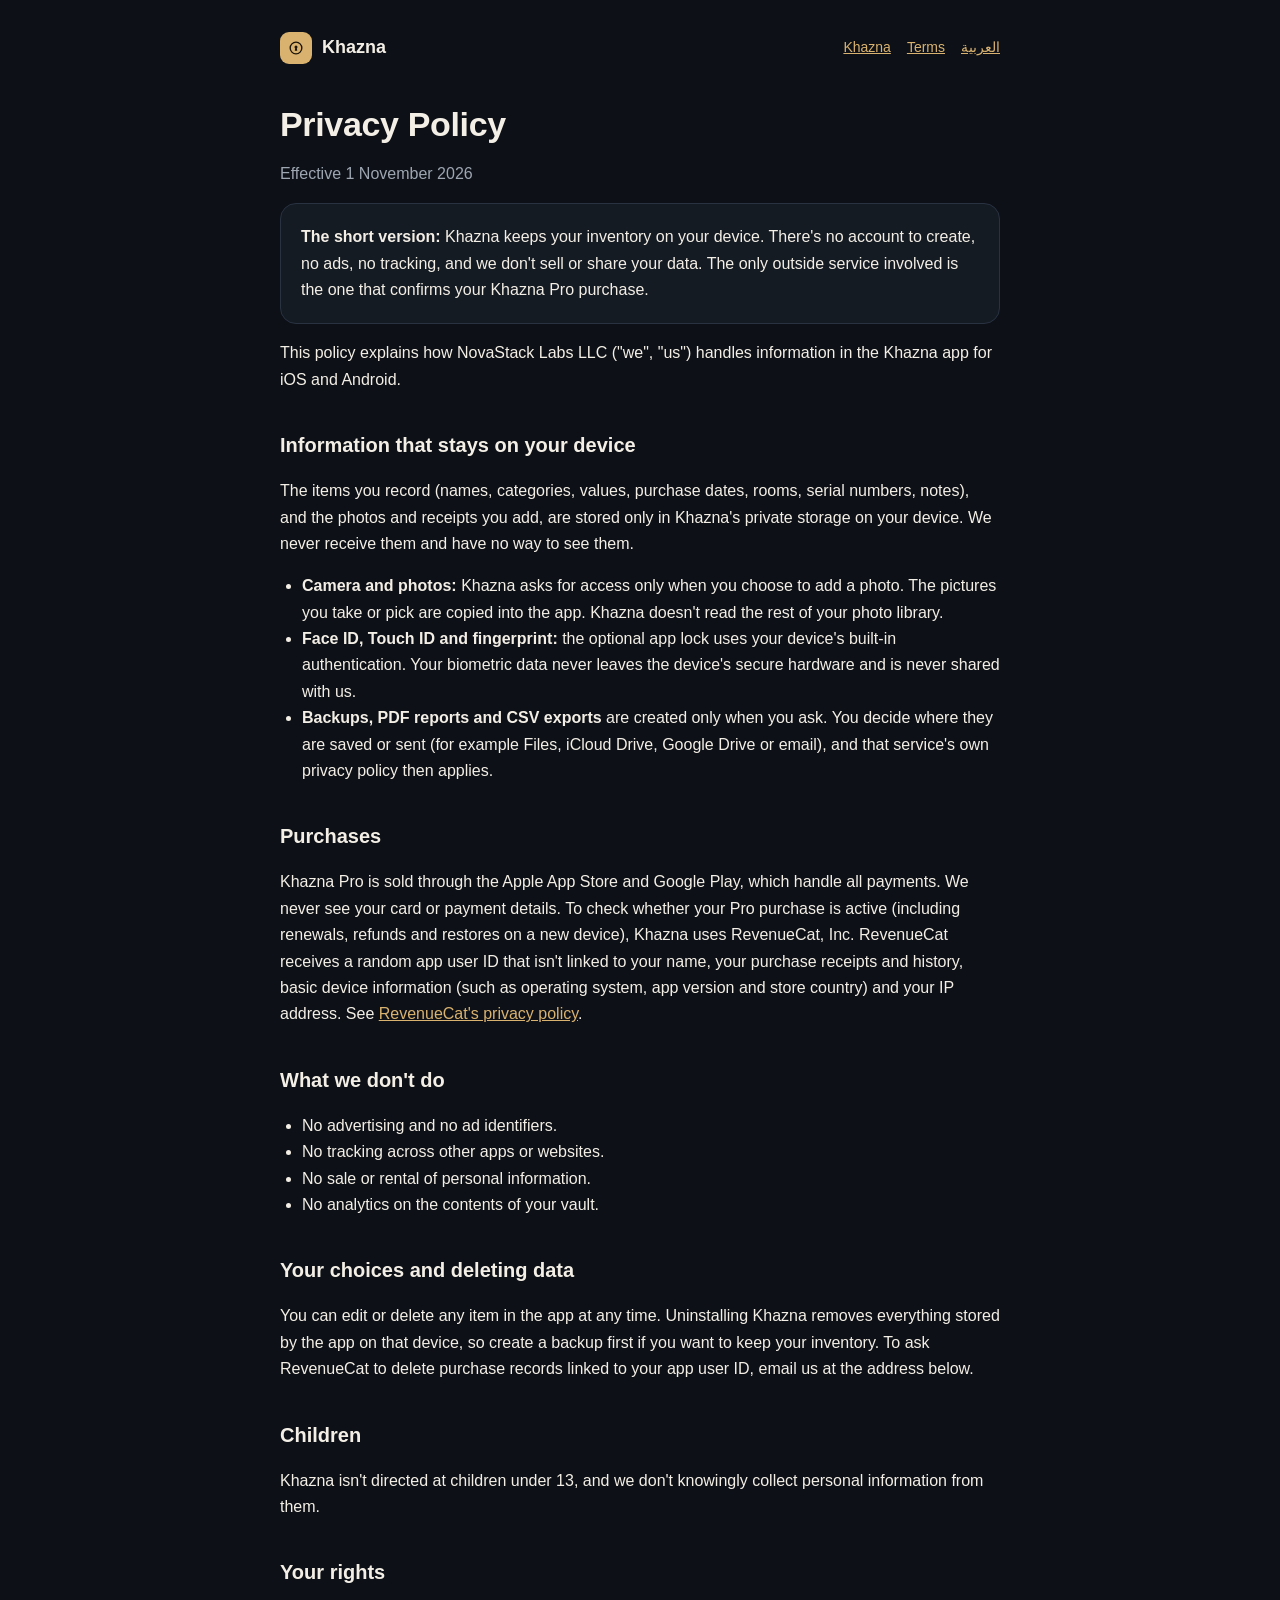
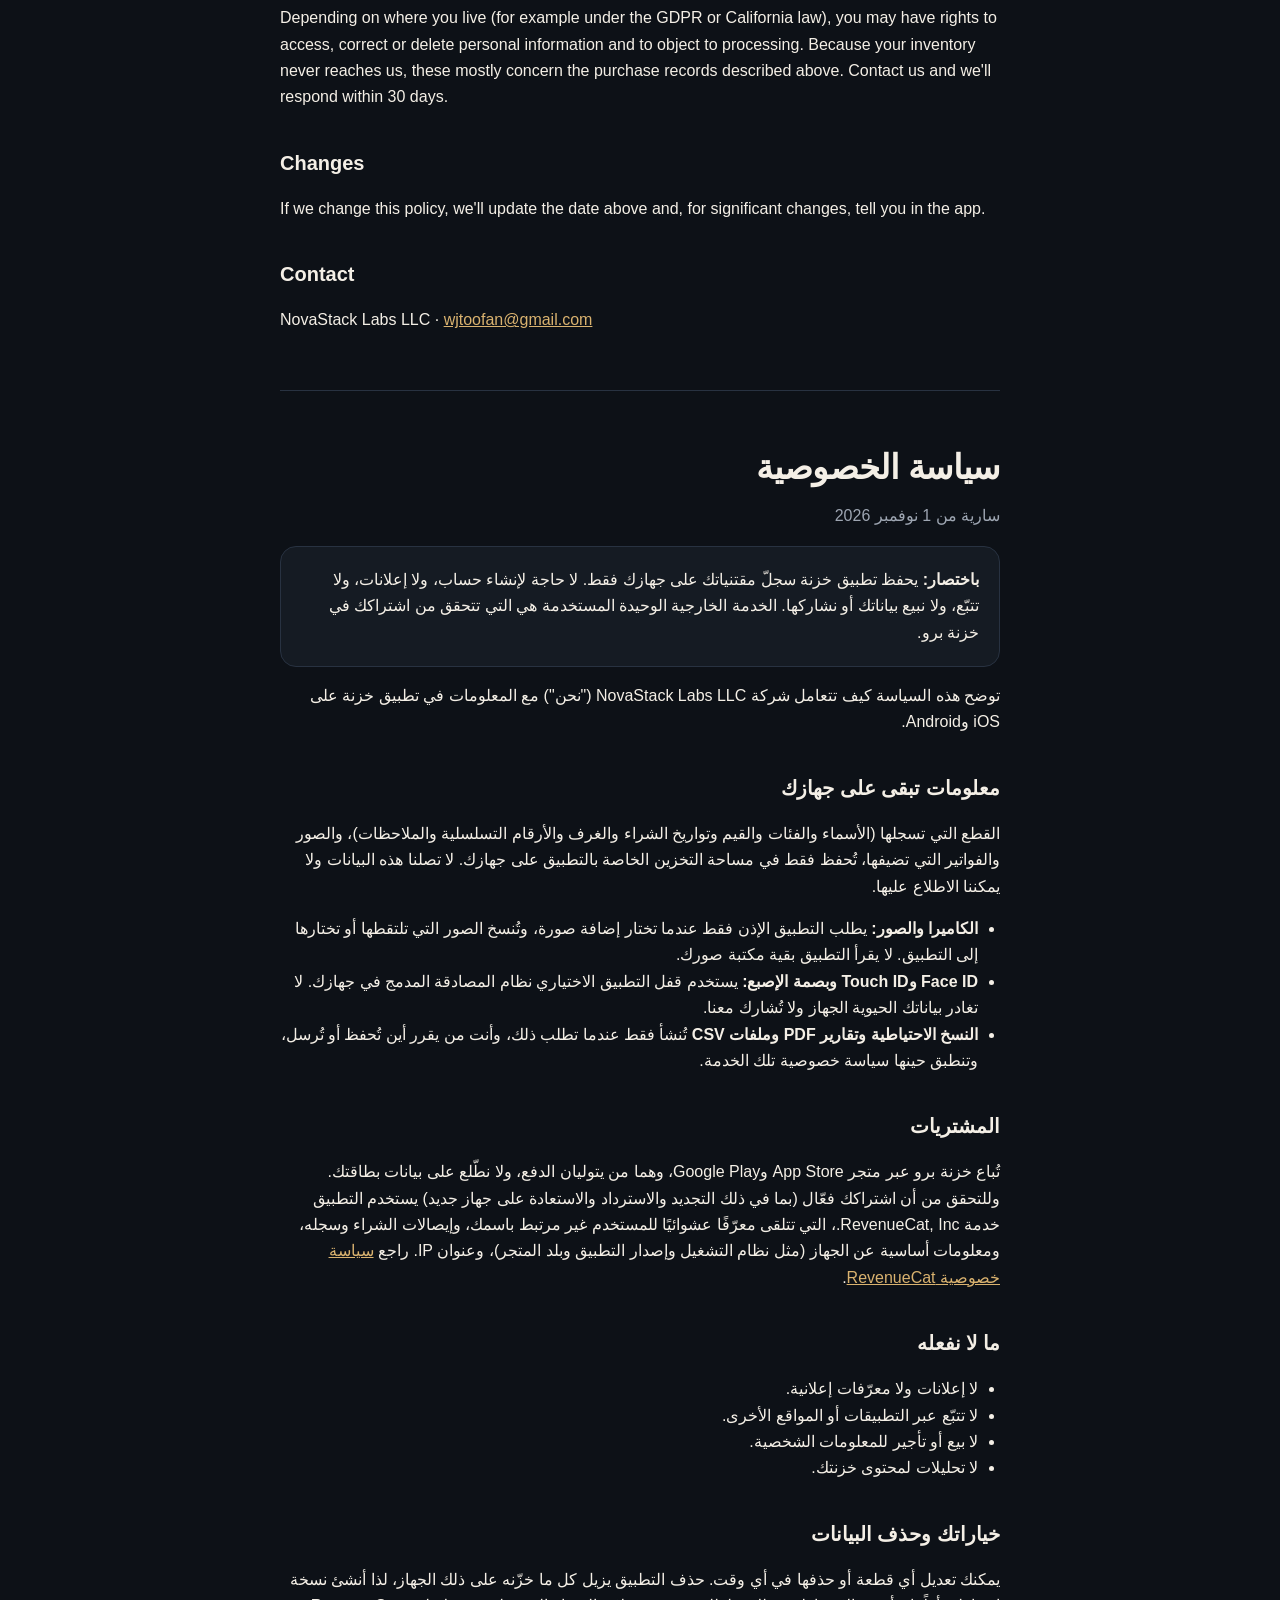
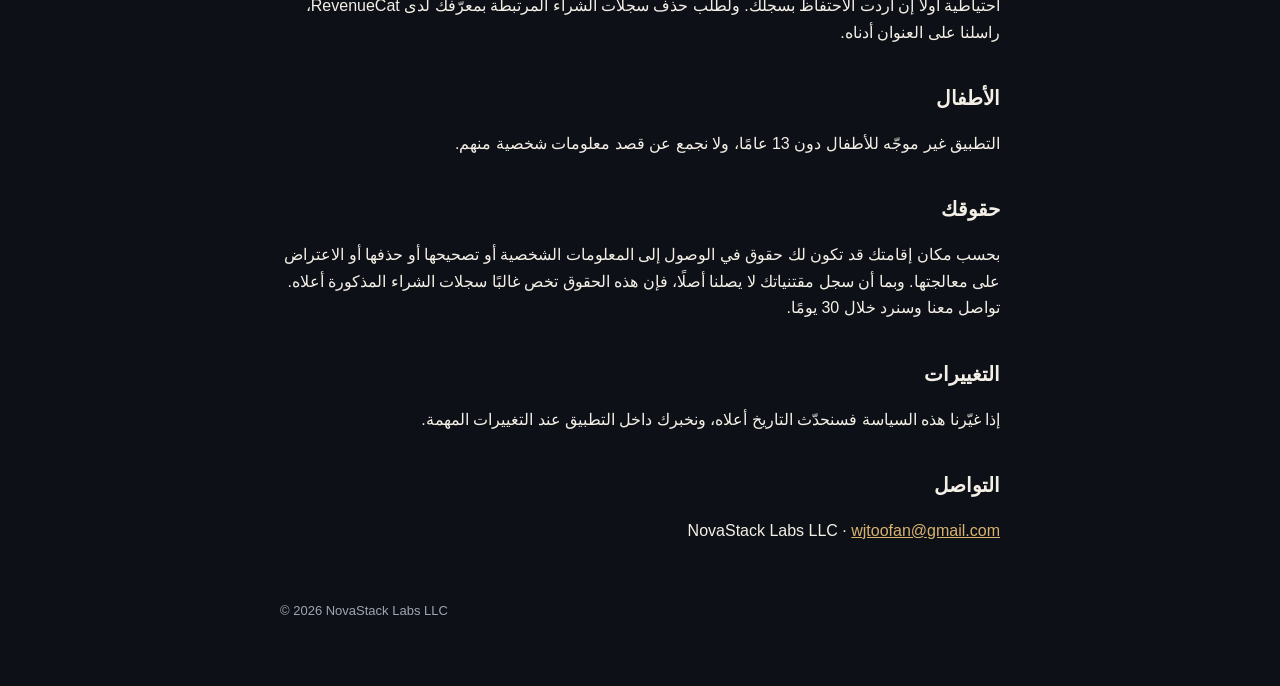
==== khazna/privacy.html @ efddd5a8 "NovaStack Labs site with Khazna legal and support pages Co-Authored-By: Claude Opus 5.5 <noreply@ant" ====
<!doctype html>
<html lang="en">
<head>
<meta charset="utf-8">
<meta name="viewport" content="width=device-width, initial-scale=1">
<title>Khazna Privacy Policy</title>
<meta name="description" content="How Khazna handles your data: it stays on your device.">
<link rel="stylesheet" href="../style.css">
</head>
<body>
<div class="wrap">
  <header>
    <a class="brand" href="./"><span class="mark" aria-hidden="true"><svg width="20" height="20" viewBox="0 0 48 48"><circle cx="24" cy="24" r="14" fill="none" stroke="#1a1406" stroke-width="3.2"/><circle cx="24" cy="21.5" r="3.6" fill="#1a1406"/><path d="M22.2 24h3.6l1.2 6.8h-6z" fill="#1a1406"/></svg></span>Khazna</a>
    <nav><a href="./">Khazna</a><a href="terms.html">Terms</a><a href="#ar">العربية</a></nav>
  </header>

  <h1>Privacy Policy</h1>
  <p class="muted">Effective 1 November 2026</p>

  <div class="card">
    <strong>The short version:</strong> Khazna keeps your inventory on your device. There's no account to create,
    no ads, no tracking, and we don't sell or share your data. The only outside service involved is the one that
    confirms your Khazna Pro purchase.
  </div>

  <p>This policy explains how NovaStack Labs LLC ("we", "us") handles information in the Khazna app for iOS and Android.</p>

  <h2>Information that stays on your device</h2>
  <p>The items you record (names, categories, values, purchase dates, rooms, serial numbers, notes), and the photos and
  receipts you add, are stored only in Khazna's private storage on your device. We never receive them and have no
  way to see them.</p>
  <ul>
    <li><strong>Camera and photos:</strong> Khazna asks for access only when you choose to add a photo. The pictures you
    take or pick are copied into the app. Khazna doesn't read the rest of your photo library.</li>
    <li><strong>Face ID, Touch ID and fingerprint:</strong> the optional app lock uses your device's built-in
    authentication. Your biometric data never leaves the device's secure hardware and is never shared with us.</li>
    <li><strong>Backups, PDF reports and CSV exports</strong> are created only when you ask. You decide where they are
    saved or sent (for example Files, iCloud Drive, Google Drive or email), and that service's own privacy policy then applies.</li>
  </ul>

  <h2>Purchases</h2>
  <p>Khazna Pro is sold through the Apple App Store and Google Play, which handle all payments. We never see your
  card or payment details. To check whether your Pro purchase is active (including renewals, refunds and restores on
  a new device), Khazna uses RevenueCat, Inc. RevenueCat receives a random app user ID that isn't linked to your name,
  your purchase receipts and history, basic device information (such as operating system, app version and store
  country) and your IP address. See <a href="https://www.revenuecat.com/privacy">RevenueCat's privacy policy</a>.</p>

  <h2>What we don't do</h2>
  <ul>
    <li>No advertising and no ad identifiers.</li>
    <li>No tracking across other apps or websites.</li>
    <li>No sale or rental of personal information.</li>
    <li>No analytics on the contents of your vault.</li>
  </ul>

  <h2>Your choices and deleting data</h2>
  <p>You can edit or delete any item in the app at any time. Uninstalling Khazna removes everything stored by the app
  on that device, so create a backup first if you want to keep your inventory. To ask RevenueCat to delete purchase
  records linked to your app user ID, email us at the address below.</p>

  <h2>Children</h2>
  <p>Khazna isn't directed at children under 13, and we don't knowingly collect personal information from them.</p>

  <h2>Your rights</h2>
  <p>Depending on where you live (for example under the GDPR or California law), you may have rights to access, correct
  or delete personal information and to object to processing. Because your inventory never reaches us, these mostly
  concern the purchase records described above. Contact us and we'll respond within 30 days.</p>

  <h2>Changes</h2>
  <p>If we change this policy, we'll update the date above and, for significant changes, tell you in the app.</p>

  <h2>Contact</h2>
  <p>NovaStack Labs LLC · <a href="mailto:wjtoofan@gmail.com">wjtoofan@gmail.com</a></p>

  <hr>

  <section id="ar" lang="ar" dir="rtl">
    <h1>سياسة الخصوصية</h1>
    <p class="muted">سارية من 1 نوفمبر 2026</p>
    <div class="card">
      <strong>باختصار:</strong> يحفظ تطبيق خزنة سجلّ مقتنياتك على جهازك فقط. لا حاجة لإنشاء حساب، ولا إعلانات، ولا تتبّع،
      ولا نبيع بياناتك أو نشاركها. الخدمة الخارجية الوحيدة المستخدمة هي التي تتحقق من اشتراكك في خزنة برو.
    </div>
    <p>توضح هذه السياسة كيف تتعامل شركة NovaStack Labs LLC ("نحن") مع المعلومات في تطبيق خزنة على iOS وAndroid.</p>

    <h2>معلومات تبقى على جهازك</h2>
    <p>القطع التي تسجلها (الأسماء والفئات والقيم وتواريخ الشراء والغرف والأرقام التسلسلية والملاحظات)، والصور والفواتير التي
    تضيفها، تُحفظ فقط في مساحة التخزين الخاصة بالتطبيق على جهازك. لا تصلنا هذه البيانات ولا يمكننا الاطلاع عليها.</p>
    <ul>
      <li><strong>الكاميرا والصور:</strong> يطلب التطبيق الإذن فقط عندما تختار إضافة صورة، وتُنسخ الصور التي تلتقطها أو تختارها
      إلى التطبيق. لا يقرأ التطبيق بقية مكتبة صورك.</li>
      <li><strong>Face ID وTouch ID وبصمة الإصبع:</strong> يستخدم قفل التطبيق الاختياري نظام المصادقة المدمج في جهازك. لا تغادر
      بياناتك الحيوية الجهاز ولا تُشارك معنا.</li>
      <li><strong>النسخ الاحتياطية وتقارير PDF وملفات CSV</strong> تُنشأ فقط عندما تطلب ذلك، وأنت من يقرر أين تُحفظ أو تُرسل،
      وتنطبق حينها سياسة خصوصية تلك الخدمة.</li>
    </ul>

    <h2>المشتريات</h2>
    <p>تُباع خزنة برو عبر متجر App Store وGoogle Play، وهما من يتوليان الدفع، ولا نطّلع على بيانات بطاقتك. وللتحقق من
    أن اشتراكك فعّال (بما في ذلك التجديد والاسترداد والاستعادة على جهاز جديد) يستخدم التطبيق خدمة RevenueCat, Inc.،
    التي تتلقى معرّفًا عشوائيًا للمستخدم غير مرتبط باسمك، وإيصالات الشراء وسجله، ومعلومات أساسية عن الجهاز (مثل نظام
    التشغيل وإصدار التطبيق وبلد المتجر)، وعنوان IP. راجع <a href="https://www.revenuecat.com/privacy">سياسة خصوصية RevenueCat</a>.</p>

    <h2>ما لا نفعله</h2>
    <ul>
      <li>لا إعلانات ولا معرّفات إعلانية.</li>
      <li>لا تتبّع عبر التطبيقات أو المواقع الأخرى.</li>
      <li>لا بيع أو تأجير للمعلومات الشخصية.</li>
      <li>لا تحليلات لمحتوى خزنتك.</li>
    </ul>

    <h2>خياراتك وحذف البيانات</h2>
    <p>يمكنك تعديل أي قطعة أو حذفها في أي وقت. حذف التطبيق يزيل كل ما خزّنه على ذلك الجهاز، لذا أنشئ نسخة احتياطية أولًا
    إن أردت الاحتفاظ بسجلك. ولطلب حذف سجلات الشراء المرتبطة بمعرّفك لدى RevenueCat، راسلنا على العنوان أدناه.</p>

    <h2>الأطفال</h2>
    <p>التطبيق غير موجّه للأطفال دون 13 عامًا، ولا نجمع عن قصد معلومات شخصية منهم.</p>

    <h2>حقوقك</h2>
    <p>بحسب مكان إقامتك قد تكون لك حقوق في الوصول إلى المعلومات الشخصية أو تصحيحها أو حذفها أو الاعتراض على معالجتها.
    وبما أن سجل مقتنياتك لا يصلنا أصلًا، فإن هذه الحقوق تخص غالبًا سجلات الشراء المذكورة أعلاه. تواصل معنا وسنرد خلال 30 يومًا.</p>

    <h2>التغييرات</h2>
    <p>إذا غيّرنا هذه السياسة فسنحدّث التاريخ أعلاه، ونخبرك داخل التطبيق عند التغييرات المهمة.</p>

    <h2>التواصل</h2>
    <p>NovaStack Labs LLC · <a href="mailto:wjtoofan@gmail.com">wjtoofan@gmail.com</a></p>
  </section>

  <footer>© 2026 NovaStack Labs LLC</footer>
</div>
</body>
</html>
---- style.css ----
:root {
  --bg: #0d1117; --card: #151b23; --line: #283241; --text: #f4efe6; --muted: #9ea6b2; --gold: #d9b26f;
  color-scheme: dark;
}
* { box-sizing: border-box; }
body { margin: 0; background: var(--bg); color: var(--text); font: 16px/1.65 Inter, -apple-system, "Segoe UI", Roboto, sans-serif; }
[lang="ar"] { font-family: "IBM Plex Sans Arabic", "Geeza Pro", Tahoma, sans-serif; }
a { color: var(--gold); }
a:hover { color: #f0cf92; }
.wrap { max-width: 760px; margin: 0 auto; padding: 32px 20px 64px; }
header { display: flex; align-items: center; justify-content: space-between; gap: 16px; flex-wrap: wrap; margin-bottom: 40px; }
.brand { display: flex; align-items: center; gap: 10px; text-decoration: none; color: var(--text); font-weight: 700; font-size: 18px; }
.mark { width: 32px; height: 32px; border-radius: 9px; background: var(--gold); display: grid; place-items: center; }
nav { display: flex; gap: 16px; flex-wrap: wrap; font-size: 14px; }
h1 { font-size: 34px; line-height: 1.2; margin: 0 0 8px; letter-spacing: -0.01em; }
h2 { font-size: 20px; margin: 36px 0 8px; }
.muted { color: var(--muted); }
.card { background: var(--card); border: 1px solid var(--line); border-radius: 16px; padding: 20px; margin: 16px 0; }
.lang-switch { display: inline-flex; gap: 8px; margin: 8px 0 24px; font-size: 14px; }
hr { border: 0; border-top: 1px solid var(--line); margin: 56px 0; }
footer { margin-top: 56px; font-size: 13px; color: var(--muted); }
ul { padding-inline-start: 22px; }
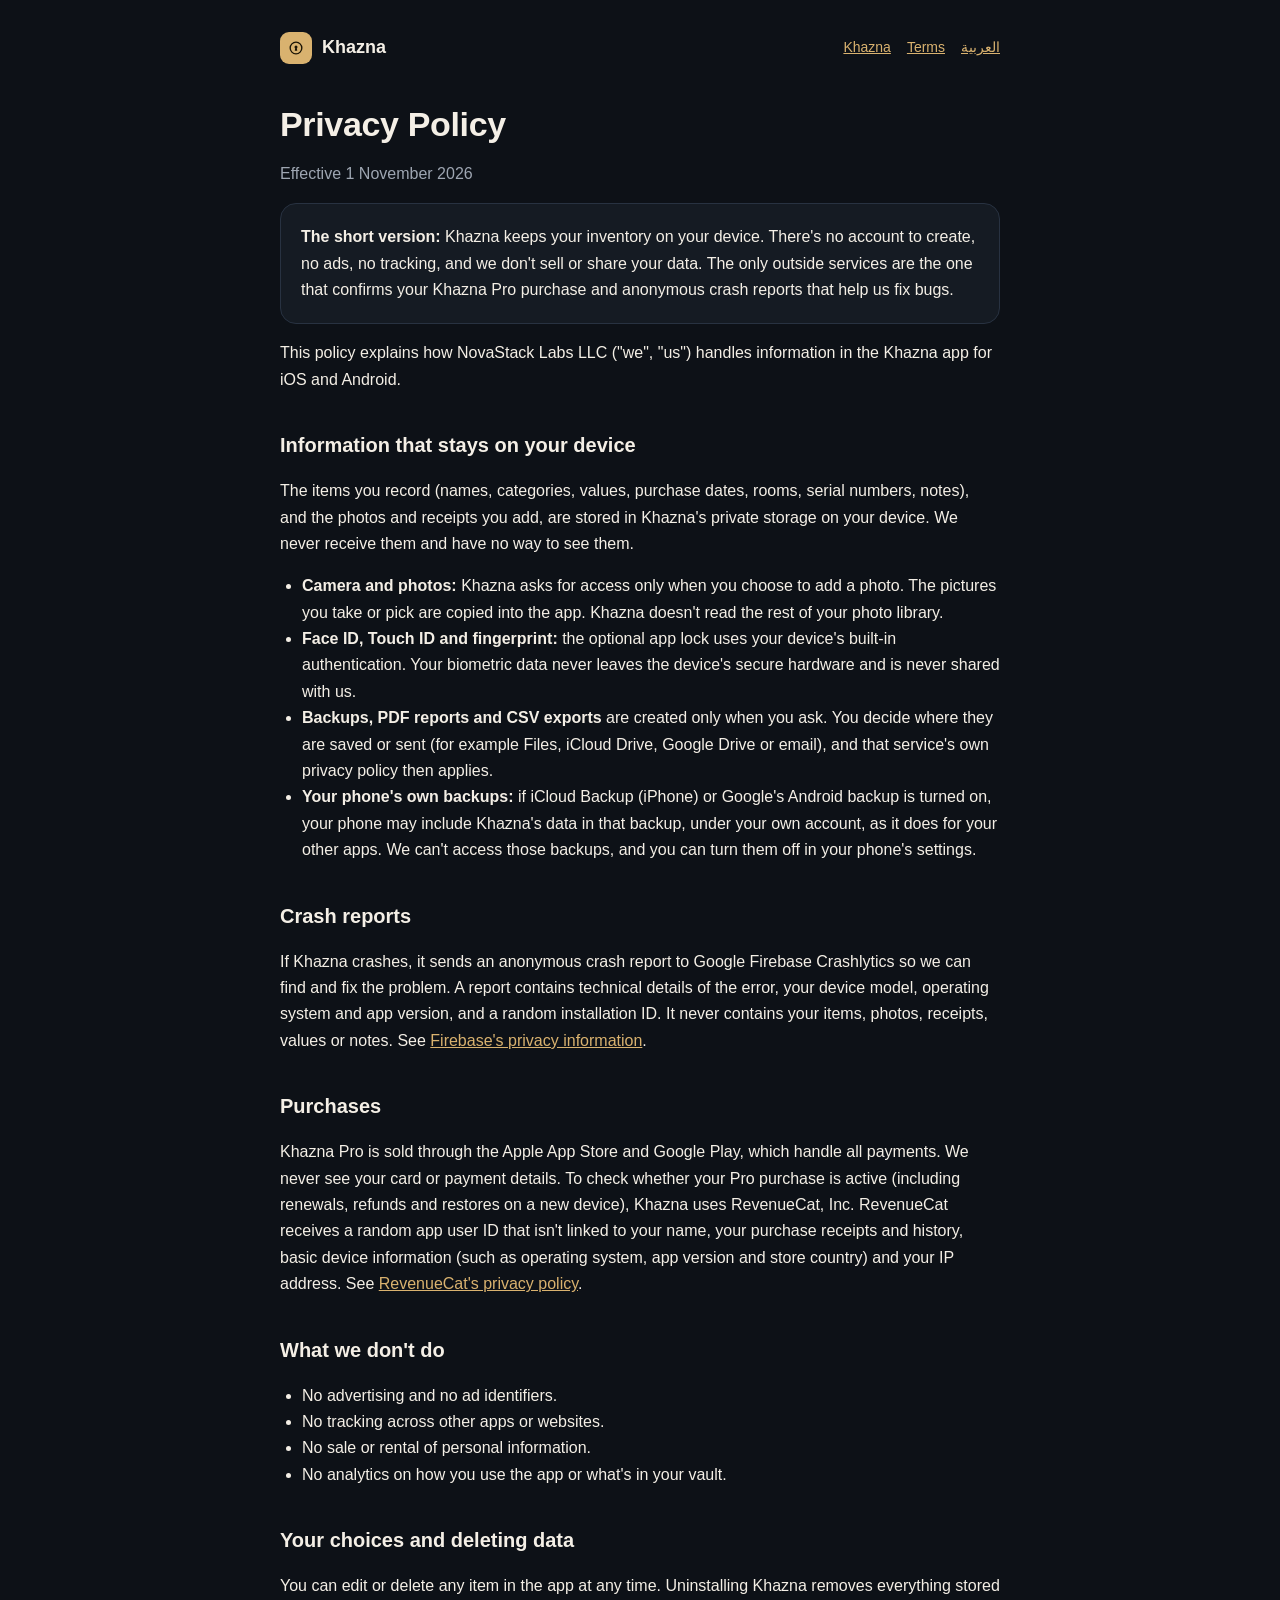
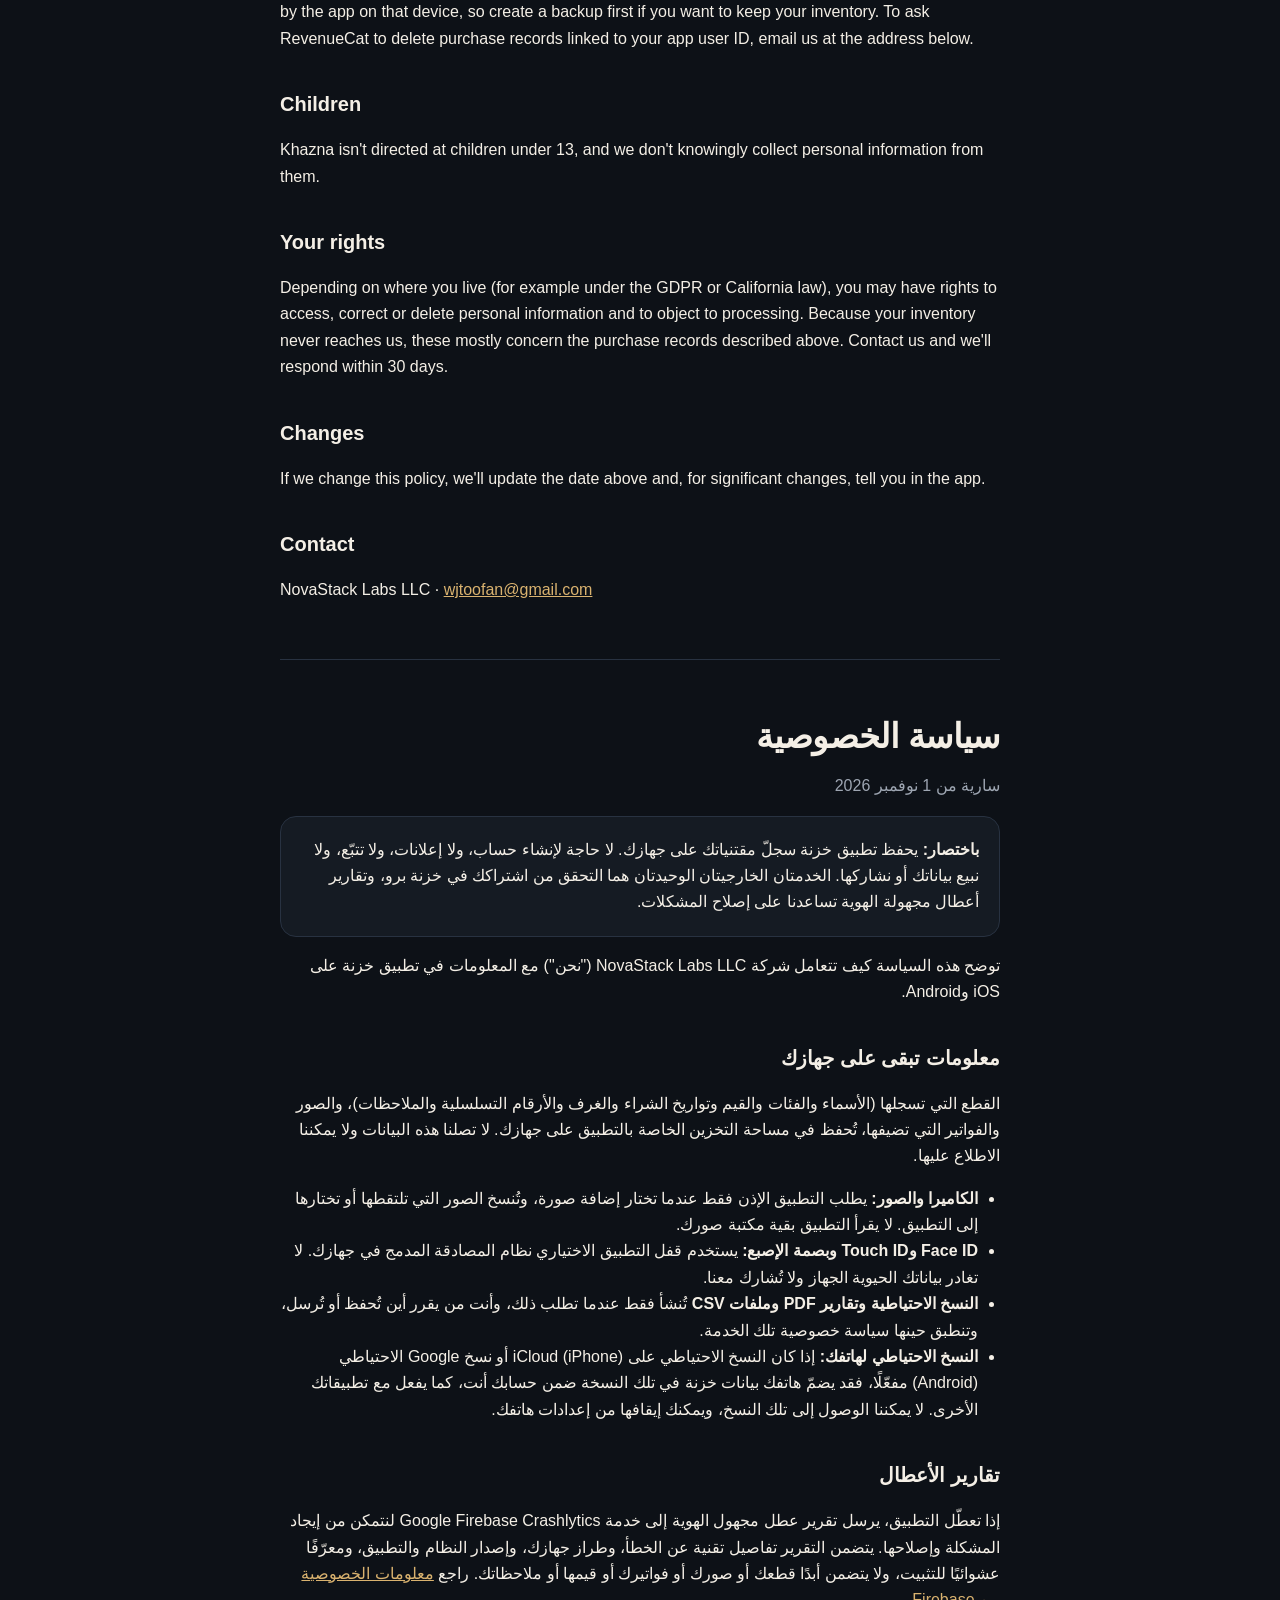
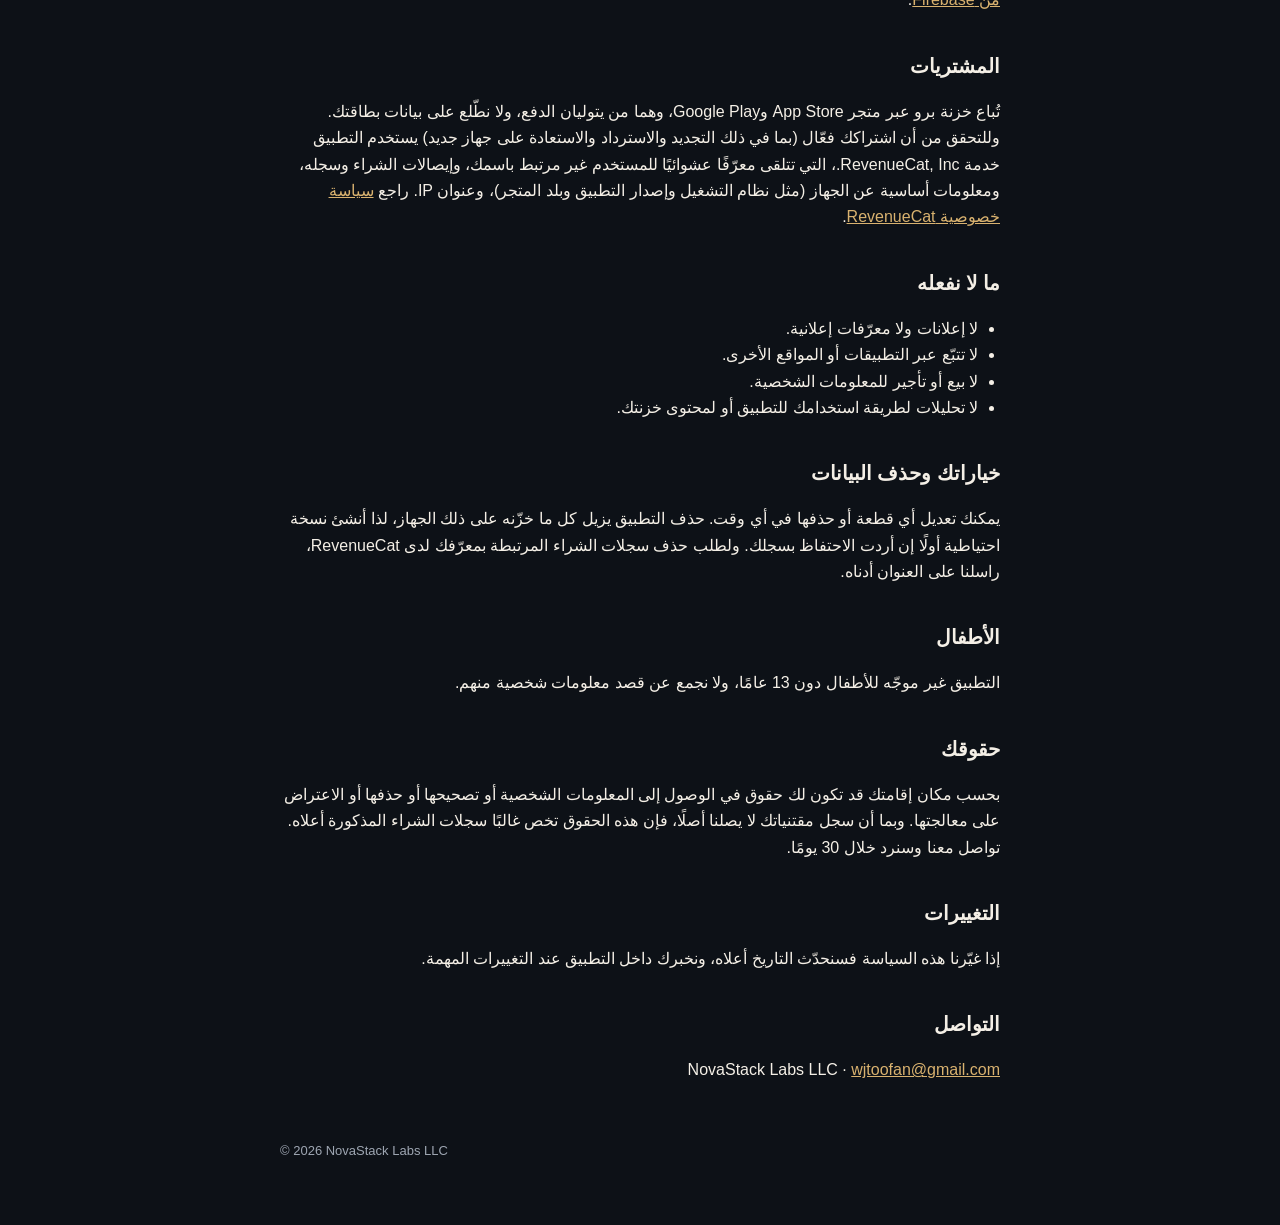
==== commit aafff7d9: "Khazna privacy: anonymous crash reports and phone backups Co-Authored-By: Claude Opus 5.5 <noreply@a" ====
--- a/khazna/privacy.html
+++ b/khazna/privacy.html
@@ -19,15 +19,15 @@
 
   <div class="card">
     <strong>The short version:</strong> Khazna keeps your inventory on your device. There's no account to create,
-    no ads, no tracking, and we don't sell or share your data. The only outside service involved is the one that
-    confirms your Khazna Pro purchase.
+    no ads, no tracking, and we don't sell or share your data. The only outside services are the one that confirms
+    your Khazna Pro purchase and anonymous crash reports that help us fix bugs.
   </div>
 
   <p>This policy explains how NovaStack Labs LLC ("we", "us") handles information in the Khazna app for iOS and Android.</p>
 
   <h2>Information that stays on your device</h2>
   <p>The items you record (names, categories, values, purchase dates, rooms, serial numbers, notes), and the photos and
-  receipts you add, are stored only in Khazna's private storage on your device. We never receive them and have no
+  receipts you add, are stored in Khazna's private storage on your device. We never receive them and have no
   way to see them.</p>
   <ul>
     <li><strong>Camera and photos:</strong> Khazna asks for access only when you choose to add a photo. The pictures you
@@ -36,7 +36,16 @@
     authentication. Your biometric data never leaves the device's secure hardware and is never shared with us.</li>
     <li><strong>Backups, PDF reports and CSV exports</strong> are created only when you ask. You decide where they are
     saved or sent (for example Files, iCloud Drive, Google Drive or email), and that service's own privacy policy then applies.</li>
+    <li><strong>Your phone's own backups:</strong> if iCloud Backup (iPhone) or Google's Android backup is turned on, your
+    phone may include Khazna's data in that backup, under your own account, as it does for your other apps. We can't
+    access those backups, and you can turn them off in your phone's settings.</li>
   </ul>
+
+  <h2>Crash reports</h2>
+  <p>If Khazna crashes, it sends an anonymous crash report to Google Firebase Crashlytics so we can find and fix the
+  problem. A report contains technical details of the error, your device model, operating system and app version, and
+  a random installation ID. It never contains your items, photos, receipts, values or notes. See
+  <a href="https://firebase.google.com/support/privacy">Firebase's privacy information</a>.</p>
 
   <h2>Purchases</h2>
   <p>Khazna Pro is sold through the Apple App Store and Google Play, which handle all payments. We never see your
@@ -50,7 +59,7 @@
     <li>No advertising and no ad identifiers.</li>
     <li>No tracking across other apps or websites.</li>
     <li>No sale or rental of personal information.</li>
-    <li>No analytics on the contents of your vault.</li>
+    <li>No analytics on how you use the app or what's in your vault.</li>
   </ul>
 
   <h2>Your choices and deleting data</h2>
@@ -78,14 +87,14 @@
     <h1>سياسة الخصوصية</h1>
     <p class="muted">سارية من 1 نوفمبر 2026</p>
     <div class="card">
-      <strong>باختصار:</strong> يحفظ تطبيق خزنة سجلّ مقتنياتك على جهازك فقط. لا حاجة لإنشاء حساب، ولا إعلانات، ولا تتبّع،
-      ولا نبيع بياناتك أو نشاركها. الخدمة الخارجية الوحيدة المستخدمة هي التي تتحقق من اشتراكك في خزنة برو.
+      <strong>باختصار:</strong> يحفظ تطبيق خزنة سجلّ مقتنياتك على جهازك. لا حاجة لإنشاء حساب، ولا إعلانات، ولا تتبّع،
+      ولا نبيع بياناتك أو نشاركها. الخدمتان الخارجيتان الوحيدتان هما التحقق من اشتراكك في خزنة برو، وتقارير أعطال مجهولة الهوية تساعدنا على إصلاح المشكلات.
     </div>
     <p>توضح هذه السياسة كيف تتعامل شركة NovaStack Labs LLC ("نحن") مع المعلومات في تطبيق خزنة على iOS وAndroid.</p>
 
     <h2>معلومات تبقى على جهازك</h2>
     <p>القطع التي تسجلها (الأسماء والفئات والقيم وتواريخ الشراء والغرف والأرقام التسلسلية والملاحظات)، والصور والفواتير التي
-    تضيفها، تُحفظ فقط في مساحة التخزين الخاصة بالتطبيق على جهازك. لا تصلنا هذه البيانات ولا يمكننا الاطلاع عليها.</p>
+    تضيفها، تُحفظ في مساحة التخزين الخاصة بالتطبيق على جهازك. لا تصلنا هذه البيانات ولا يمكننا الاطلاع عليها.</p>
     <ul>
       <li><strong>الكاميرا والصور:</strong> يطلب التطبيق الإذن فقط عندما تختار إضافة صورة، وتُنسخ الصور التي تلتقطها أو تختارها
       إلى التطبيق. لا يقرأ التطبيق بقية مكتبة صورك.</li>
@@ -93,7 +102,15 @@
       بياناتك الحيوية الجهاز ولا تُشارك معنا.</li>
       <li><strong>النسخ الاحتياطية وتقارير PDF وملفات CSV</strong> تُنشأ فقط عندما تطلب ذلك، وأنت من يقرر أين تُحفظ أو تُرسل،
       وتنطبق حينها سياسة خصوصية تلك الخدمة.</li>
+      <li><strong>النسخ الاحتياطي لهاتفك:</strong> إذا كان النسخ الاحتياطي على iCloud (iPhone) أو نسخ Google الاحتياطي (Android) مفعّلًا،
+      فقد يضمّ هاتفك بيانات خزنة في تلك النسخة ضمن حسابك أنت، كما يفعل مع تطبيقاتك الأخرى. لا يمكننا الوصول إلى تلك النسخ،
+      ويمكنك إيقافها من إعدادات هاتفك.</li>
     </ul>
+
+    <h2>تقارير الأعطال</h2>
+    <p>إذا تعطّل التطبيق، يرسل تقرير عطل مجهول الهوية إلى خدمة Google Firebase Crashlytics لنتمكن من إيجاد المشكلة وإصلاحها.
+    يتضمن التقرير تفاصيل تقنية عن الخطأ، وطراز جهازك، وإصدار النظام والتطبيق، ومعرّفًا عشوائيًا للتثبيت، ولا يتضمن أبدًا قطعك أو صورك
+    أو فواتيرك أو قيمها أو ملاحظاتك. راجع <a href="https://firebase.google.com/support/privacy">معلومات الخصوصية من Firebase</a>.</p>
 
     <h2>المشتريات</h2>
     <p>تُباع خزنة برو عبر متجر App Store وGoogle Play، وهما من يتوليان الدفع، ولا نطّلع على بيانات بطاقتك. وللتحقق من
@@ -106,7 +123,7 @@
       <li>لا إعلانات ولا معرّفات إعلانية.</li>
       <li>لا تتبّع عبر التطبيقات أو المواقع الأخرى.</li>
       <li>لا بيع أو تأجير للمعلومات الشخصية.</li>
-      <li>لا تحليلات لمحتوى خزنتك.</li>
+      <li>لا تحليلات لطريقة استخدامك للتطبيق أو لمحتوى خزنتك.</li>
     </ul>
 
     <h2>خياراتك وحذف البيانات</h2>
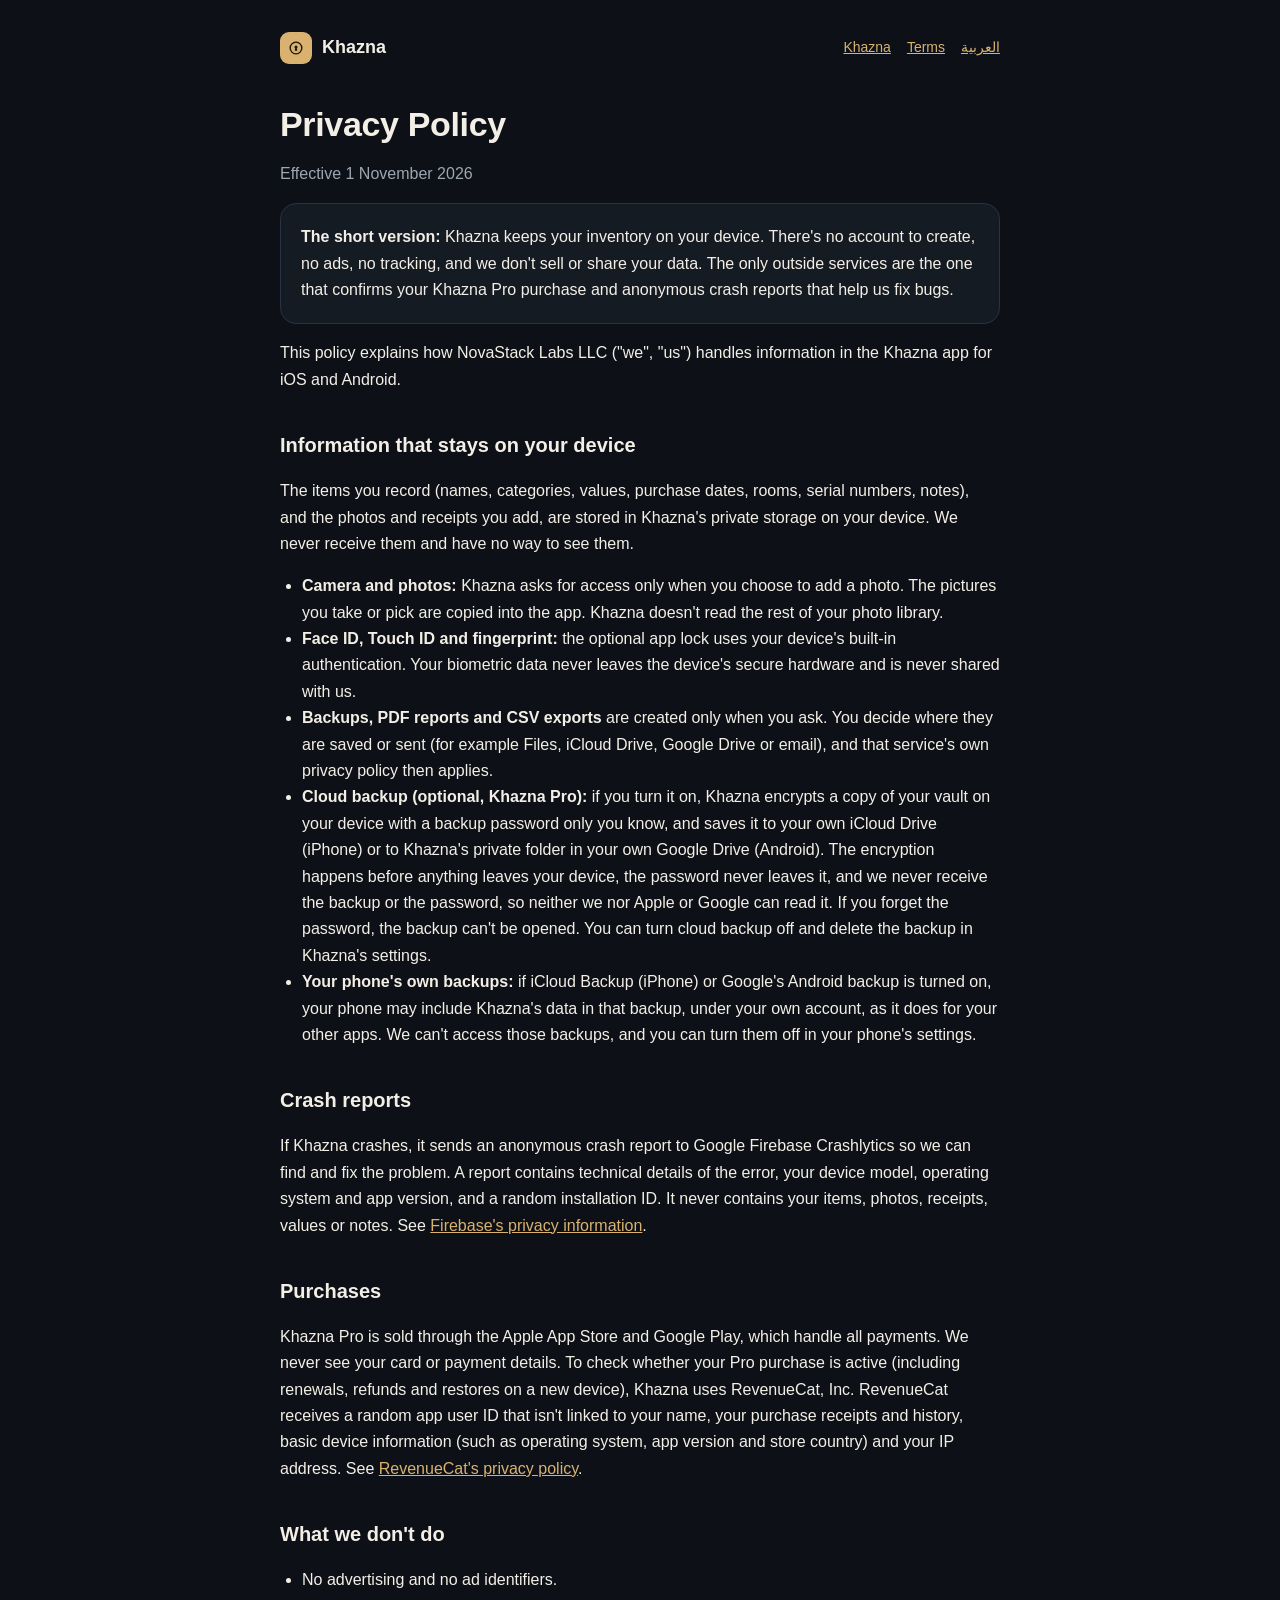
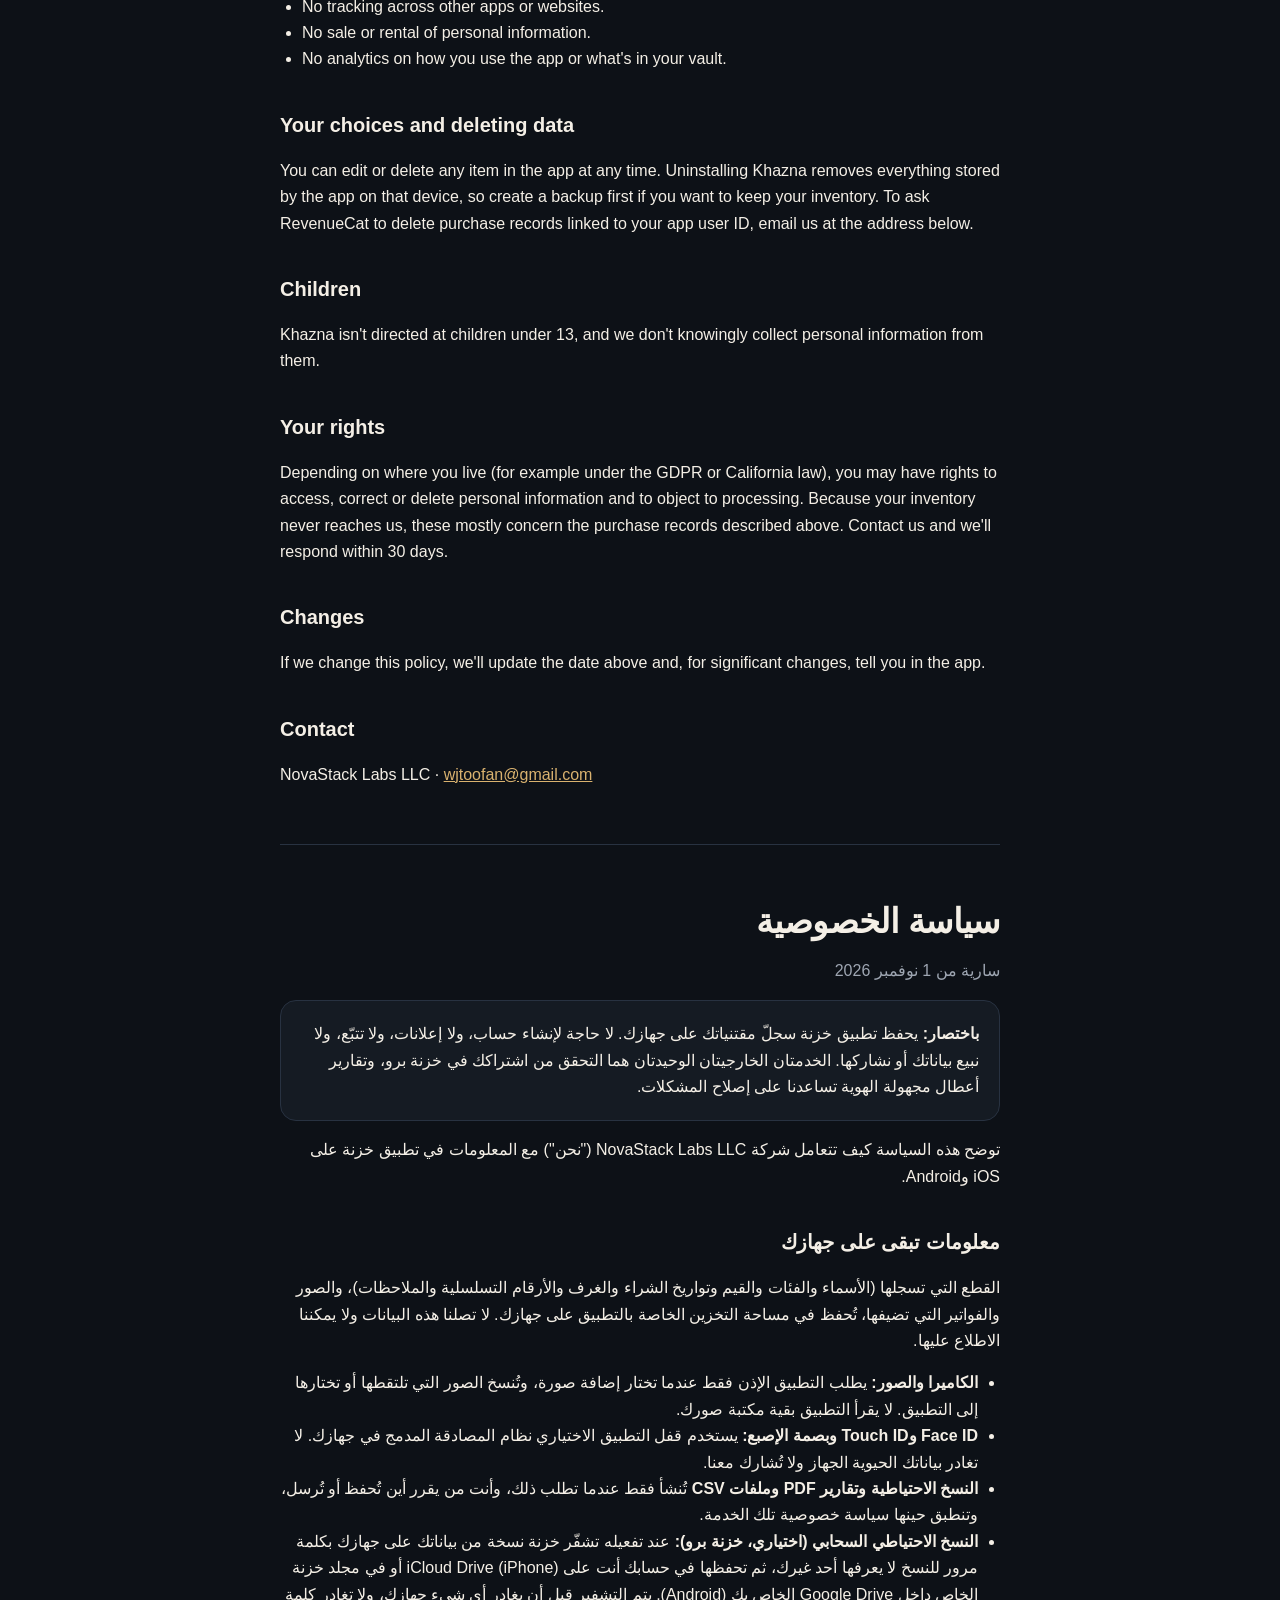
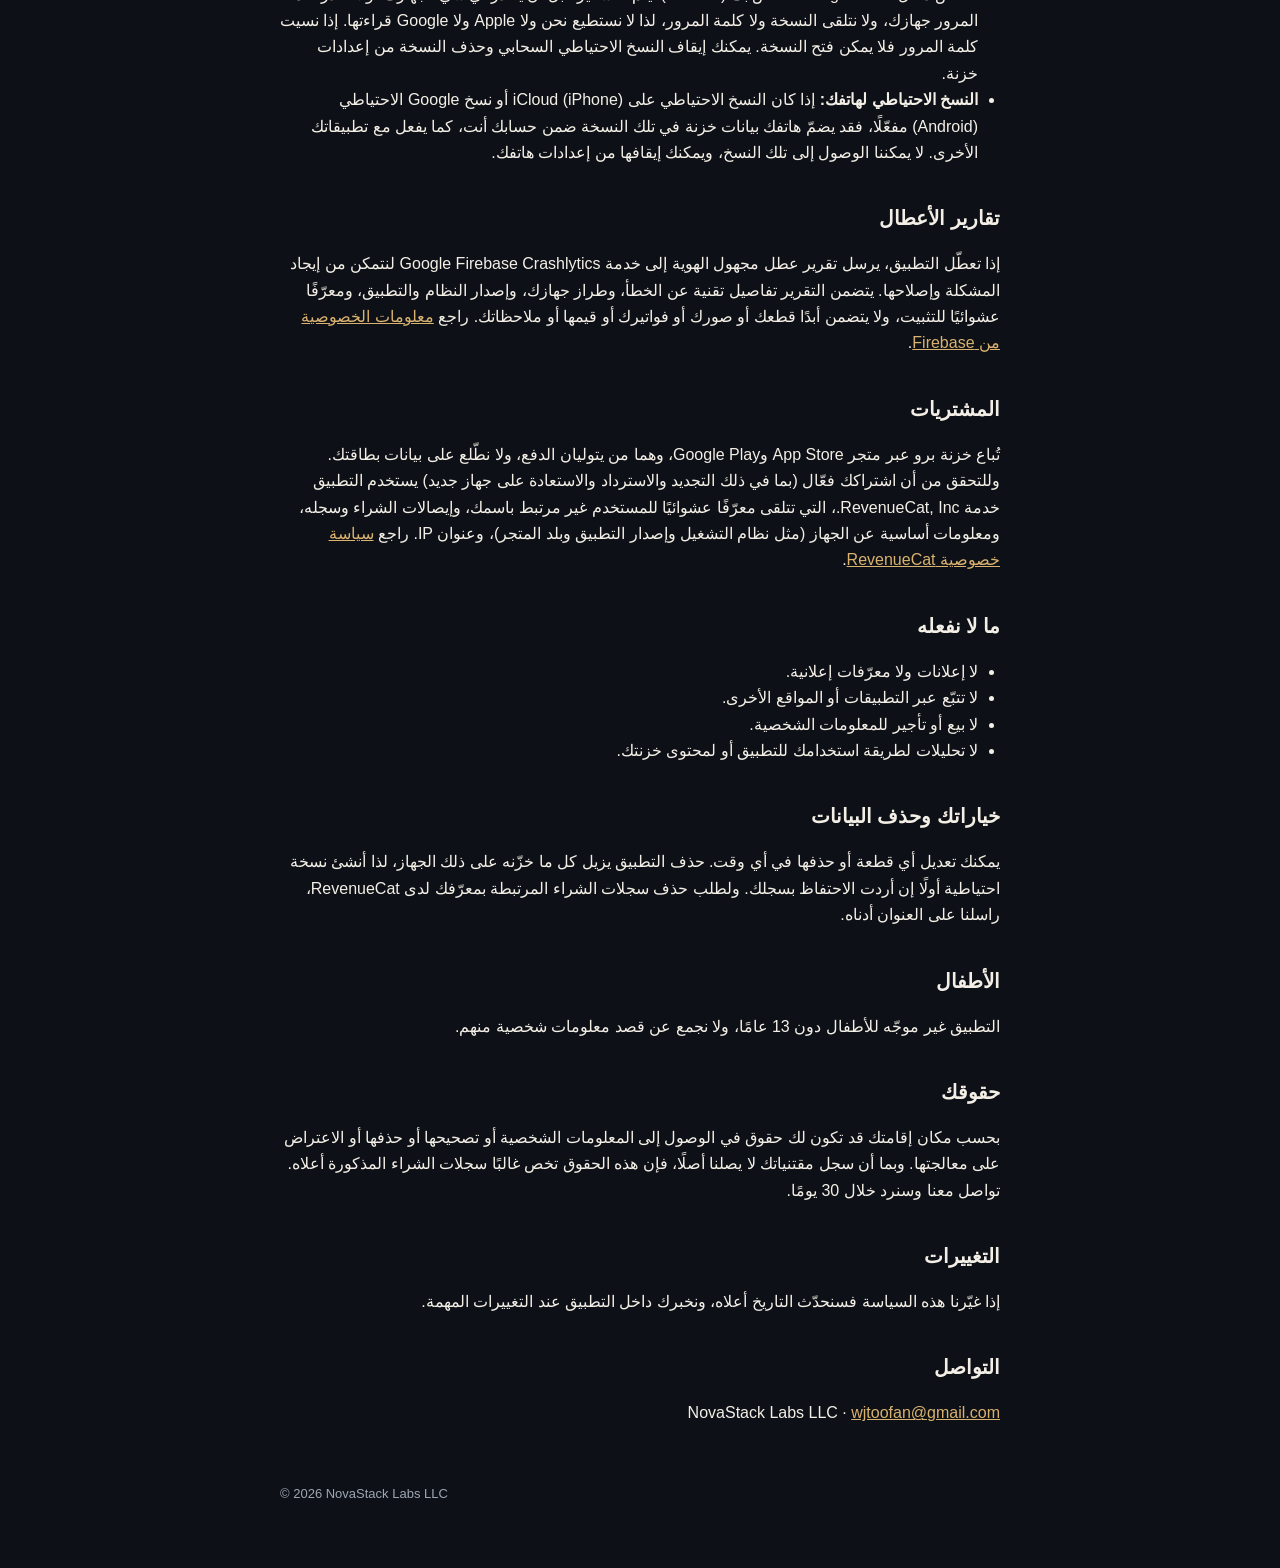
==== commit 9344fa90: "Khazna privacy: optional encrypted cloud backup Co-Authored-By: Claude Opus 5.5 <noreply@anthropic.c" ====
--- a/khazna/privacy.html
+++ b/khazna/privacy.html
@@ -36,6 +36,11 @@
     authentication. Your biometric data never leaves the device's secure hardware and is never shared with us.</li>
     <li><strong>Backups, PDF reports and CSV exports</strong> are created only when you ask. You decide where they are
     saved or sent (for example Files, iCloud Drive, Google Drive or email), and that service's own privacy policy then applies.</li>
+    <li><strong>Cloud backup (optional, Khazna Pro):</strong> if you turn it on, Khazna encrypts a copy of your vault on
+    your device with a backup password only you know, and saves it to your own iCloud Drive (iPhone) or to Khazna's private
+    folder in your own Google Drive (Android). The encryption happens before anything leaves your device, the password never
+    leaves it, and we never receive the backup or the password, so neither we nor Apple or Google can read it. If you
+    forget the password, the backup can't be opened. You can turn cloud backup off and delete the backup in Khazna's settings.</li>
     <li><strong>Your phone's own backups:</strong> if iCloud Backup (iPhone) or Google's Android backup is turned on, your
     phone may include Khazna's data in that backup, under your own account, as it does for your other apps. We can't
     access those backups, and you can turn them off in your phone's settings.</li>
@@ -102,6 +107,10 @@
       بياناتك الحيوية الجهاز ولا تُشارك معنا.</li>
       <li><strong>النسخ الاحتياطية وتقارير PDF وملفات CSV</strong> تُنشأ فقط عندما تطلب ذلك، وأنت من يقرر أين تُحفظ أو تُرسل،
       وتنطبق حينها سياسة خصوصية تلك الخدمة.</li>
+      <li><strong>النسخ الاحتياطي السحابي (اختياري، خزنة برو):</strong> عند تفعيله تشفّر خزنة نسخة من بياناتك على جهازك بكلمة مرور
+      للنسخ لا يعرفها أحد غيرك، ثم تحفظها في حسابك أنت على iCloud Drive (iPhone) أو في مجلد خزنة الخاص داخل Google Drive الخاص بك (Android).
+      يتم التشفير قبل أن يغادر أي شيء جهازك، ولا تغادر كلمة المرور جهازك، ولا نتلقى النسخة ولا كلمة المرور، لذا لا نستطيع نحن ولا Apple
+      ولا Google قراءتها. إذا نسيت كلمة المرور فلا يمكن فتح النسخة. يمكنك إيقاف النسخ الاحتياطي السحابي وحذف النسخة من إعدادات خزنة.</li>
       <li><strong>النسخ الاحتياطي لهاتفك:</strong> إذا كان النسخ الاحتياطي على iCloud (iPhone) أو نسخ Google الاحتياطي (Android) مفعّلًا،
       فقد يضمّ هاتفك بيانات خزنة في تلك النسخة ضمن حسابك أنت، كما يفعل مع تطبيقاتك الأخرى. لا يمكننا الوصول إلى تلك النسخ،
       ويمكنك إيقافها من إعدادات هاتفك.</li>
